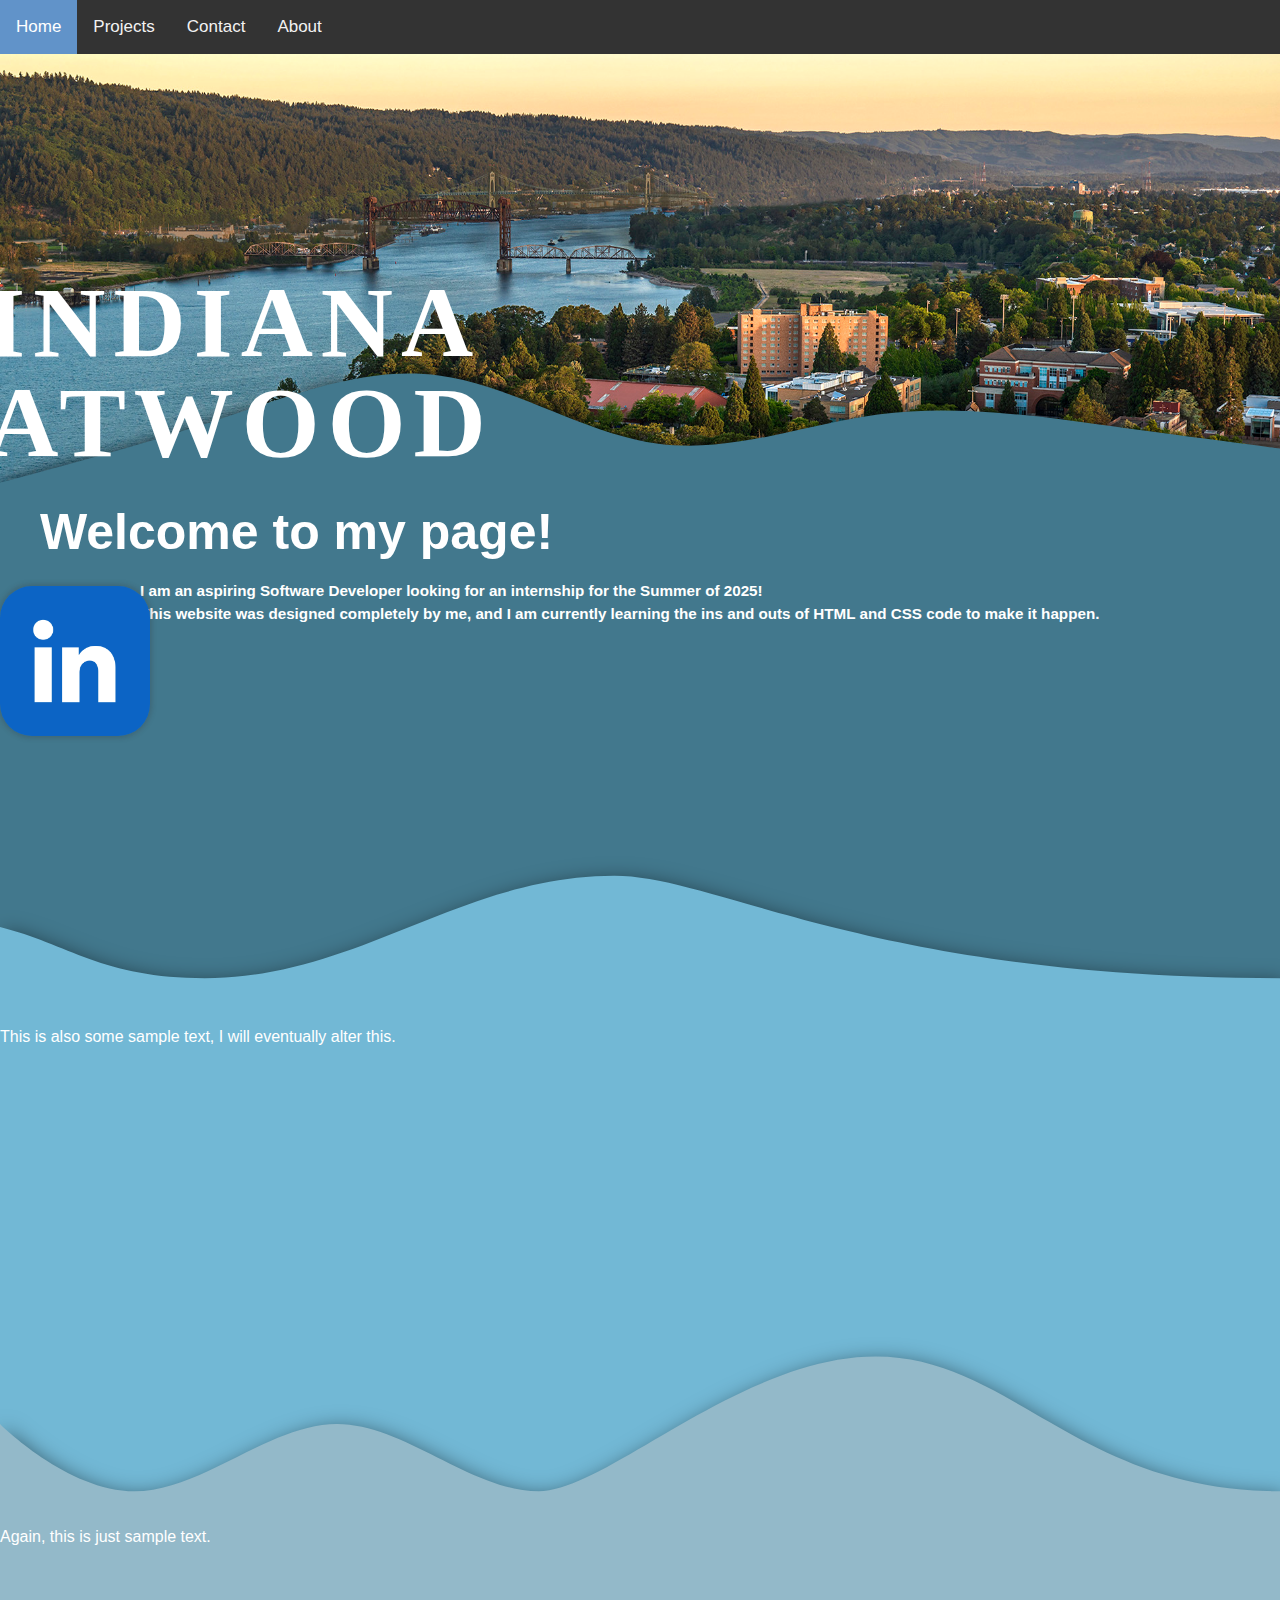
==== index.html @ 9549f91c "Added another blob, and a flip box - 1/8/25" ====
<!DOCTYPE html>
<html>
    <head>
        <meta charset="utf-8">
        <meta http-equiv="X-UA-Compatible" content="IE=edge">
        <title>Indiana Atwood</title>
        <link rel="stylesheet" href="main.css">
    </head>
    <body>
        <nav class="topnav">
            <a class="active" href="index.html">Home</a>
            <a href="projects.html">Projects</a>
            <a href="contact.html">Contact</a>
            <a href="about.html">About</a>
        </nav>

        <div class="header">
            <img src="images/portland.jpg">

            <!-- SVGs generated from https://yqnn.github.io/svg-path-editor/ -->
            <svg viewBox="0 -180 1400 450" class="wave1">
                <path fill="#42788d" fill-opacity="1"
                      d="M0,256L40,245.3C80,235,160,213,240,186.7C320,160,400,128,480,138.7C560,149,640,203,720,213.3C800,224,880,192,960,181.3C1040,171,1120,181,1200,192C1280,203,1360,213,1400,218.7L1440,224L1440,320L0,320Z">
                </path>
            </svg>

            <div class="text-overlay" id="name">
                <h1>INDIANA</h1>
                <h1>ATWOOD</h1>
            </div>
        </div>

        <div class="biography-block">
            <div class="bio-title">
                <h2>Welcome to my page!</h2>
            </div>

            <div class="bio-text">
                <h3>I am an aspiring Software Developer looking for an internship for the Summer of 2025!</h3>
                <h3>This website was designed completely by me, and I am currently learning the ins and outs of HTML and CSS code to make it happen.</h3>
            </div>

            <div class="container">
                <div class="flip-box">
                    <div class="front"></div>
                    <div class="back"></div>
                </div>
            </div>

            <svg viewBox="0 0 25 5" class="wave2">
                <path fill="#72b8d5" fill-opacity="1"
                      d="M0,0
                         C1.3333,0.3333 2,1 4,1 C7,1 9,-1 12,-1 C14,-1 17,1 25,1
                         L25,4 L0,4Z">
                </path>
            </svg>

            <svg viewBox="-755 71 992 75" class="blob1" id="blob1">
                <path fill="#72b8d5" fill-opacity="1" d="M53,-52C58.8,-35,46.7,-13.6,39.7,5.9C32.8,25.4,30.9,42.8,19,54.2C7.2,65.5,-14.7,70.7,-29.7,63C-44.7,55.3,-52.8,34.6,-54.2,15.9C-55.7,-2.8,-50.5,-19.5,-40.4,-37.5C-30.3,-55.5,-15.1,-74.7,4.2,-78.1C23.6,-81.5,47.2,-69,53,-52Z"/>
            </svg>

            <svg viewBox="-1150 -100 1100 650" class="blob2" id="blob2">
                <path fill="#72b8d5" d="M52.3,-15.5C58.1,0.9,46.5,24.5,29.5,35.7C12.4,47,-10,45.9,-24,35.2C-38,24.5,-43.5,4.3,-38.1,-11.5C-32.6,-27.4,-16.3,-38.9,3.5,-40C23.2,-41.1,46.5,-31.9,52.3,-15.5Z"/>
            </svg>
        </div>

        <div class="something-block">
            <div class="something-text">
                <p>This is also some sample text, I will eventually alter this.</p>
            </div>

            <svg viewBox="0 1 19 3" class="wave3">
                <path fill="#93b9c9" fill-opacity="1"
                      d="M0,1
                         C0,1 1,2 2,2 C3,2 4,1 5,1 C6,1 7,2 8,2 C9,2 11,0 13,0 C15,0 16,2 19,2
                         L19,4 L0,4">
                </path>
            </svg>
        </div>

        <div class="something-block2">
            <div class="something-text2">
                <p>Again, this is just sample text.</p>
            </div>
        </div>

        <!-- This code is borrowed from https://codepen.io/escapetomars/pen/EeLmpp (scroll feature) -->
        <script>
            function parallax() {
                var name = document.getElementById("name");
                var blob1 = document.getElementById("blob1");
                var blob2 = document.getElementById("blob2");

                // different scroll speeds for different components
                var yPosName = 0 - window.pageYOffset/5;
                var yPosBlob1 = 0 - window.pageYOffset/8;
                var yPosBlob2 = 0 - window.pageYOffset/5;

                // where the component starts scrolling from
                name.style.top = 50 + yPosName + "%";
                blob1.style.top = 100 + yPosBlob1 + "%";
                blob2.style.top = 120 + yPosBlob2 + "%";
                console.log(blob2.style.top);
            }

            window.addEventListener("scroll", function(){
                parallax();
            });
        </script>
    </body>
</html>
---- main.css ----
* {
    padding: 0;
    margin: 0;
    box-sizing: border-box;
}

h1 {
    font-family: Impact, Haettenschweiler, "Franklin Gothic Bold", Charcoal, "Helvetica Inserat", "Bitstream Vera Sans Bold", "Arial Black", "sans serif"; font-size: 100px; font-style: normal; font-variant: normal; font-weight: 700;
}

h2 {
    font-family: Calibri, Candara, Segoe, "Segoe UI", Optima, Arial, sans-serif; font-size:50px; font-style: normal; font-variant: normal; line-height: 15.4px;}
}

h3 {
    font-family: Calibri, Candara, Segoe, "Segoe UI", Optima, Arial, sans-serif; font-style: normal; font-variant: normal; font-weight: 500; line-height: 15.4px;
}

html {
    background: #e6e9e9;
    background-image: linear-gradient(270deg, rgb(230, 233, 233) 0%, rgb(216, 221, 221) 100%);
    -webkit-font-smoothing: antialiased;
}

/* Add a black background color to the top navigation */
.topnav {
    background-color: #333;
    overflow: hidden;
}

/* Style the links inside the navigation bar */
.topnav a {
    float: left;
    color: #f2f2f2;
    text-align: center;
    padding: 14px 16px;
    text-decoration: none;
    font-size: 17px;
}

/* Change the color of links on hover */
.topnav a:hover {
    background-color: #ddd;
    color: black;
}

/* Add a color to the active/current link */
.topnav a.active {
    background-color: #6193c9;
    color: white;
}

.header {
    position: relative;
    overflow: hidden; /* Prevents visual overflow */
}

.header img {
    display: block;
    width: 100%;
    animation: colorize 2s cubic-bezier(0, 0, .78, .36) 1;
}

.text-overlay {
    position: absolute;
    top: 50%;
    left: 240px;
    transform: translate(-50%, -8%);
    color: white;
    text-align: left;
    line-height: 1;
    letter-spacing: 8px;
}

.container {
    position: relative;
    width: 150px;
    height: 150px;
    perspective: 500px;
}


.container:hover > .flip-box {
    cursor: pointer;
    transform: rotateY(180deg);
}

.flip-box {
    height: 100%;
    width: 100%;
    position: relative;
    transition: transform 1500ms;
    transform-style: preserve-3d;
}

.front, .back {
    width: 100%;
    height: 100%;
    border-radius: 2rem;
    box-shadow: 0 0 5px 2px rgba(50, 50, 50, 0.25);
    position: absolute;
    backface-visibility: hidden;
}

.front {
    background-image: url('images/linkedIn.jpg');
    background-size: 100% 100%;
}

.back {
    background-image: url(https://media.licdn.com/dms/image/v2/D4E35AQH0YXhB-XCH6Q/profile-framedphoto-shrink_400_400/profile-framedphoto-shrink_400_400/0/1736377240141?e=1736985600&v=beta&t=YURwwE-4K5CCpKhvufTel91OFQjGTbJyZOfBSKuxG_w);
    background-size: 100% 100%;
    transform: rotateY(180deg);
}

.wave1 {
    display: block;
    position: absolute;
    top: 0;
    left: 0;
    width: 100%;
    height: 100%;
    filter: drop-shadow(4px 4px 10px rgba(0, 0, 0, 1.0));
}

.wave2 {
    display: block;
    position: absolute;
    top: 280px;
    left: 0;
    width: 100%;
    height: 100%;
    filter: drop-shadow(4px 4px 10px rgba(0, 0, 0, 0.5));
}

.wave3 {
    display: block;
    position: absolute;
    top: 250px;
    left: 0;
    width: 100%;
    height: 100%;
    filter: drop-shadow(4px 4px 10px rgba(0, 0, 0, 0.5));
}

.blob1 {
    position: absolute;
    bottom: -100%;
    left: 0;
    width: 100%;
    height: 100%;
}

.blob2 {
    position: absolute;
    bottom: -120%;
    left: 0;
    width: 100%;
    height: 100%;
}

.biography-block {
    position: relative;
    background-color: #42788d;
    width: 100%;
    height: 500px;
}

.bio-title {
    position: relative;
    left: 40px;
    color: white;
}

.bio-text {
    position: relative;
    left: 140px;
    top: 8%;
    font-size: 13px;
    font-weight: 400;
}

.something-block {
    position: relative;
    background-color: #72b8d5;
    width: 100%;
    height: 500px;
}

.something-block2 {
    position: relative;
    background-color: #93b9c9;
    width: 100%;
    height: 500px;
}

.bio-text, .something-text, .something-text2 {
    color: white;
}

body {
    background: #fff;
    box-shadow: 0 0 2px rgba(0, 0, 0, 0.06);
    color: #545454;
    font-family: "Helvetica Neue", Helvetica, Arial, sans-serif;
    font-size: 16px;
    line-height: 1.5;
    margin: 0 auto;
    max-width: 100%;
    height: 3000px;
}

@keyframes colorize {
    0% {
        -webkit-filter: grayscale(100%);
        filter: grayscale(100%);
    }
    100% {
        -webkit-filter: grayscale(0%);
        filter: grayscale(0%);
    }
}
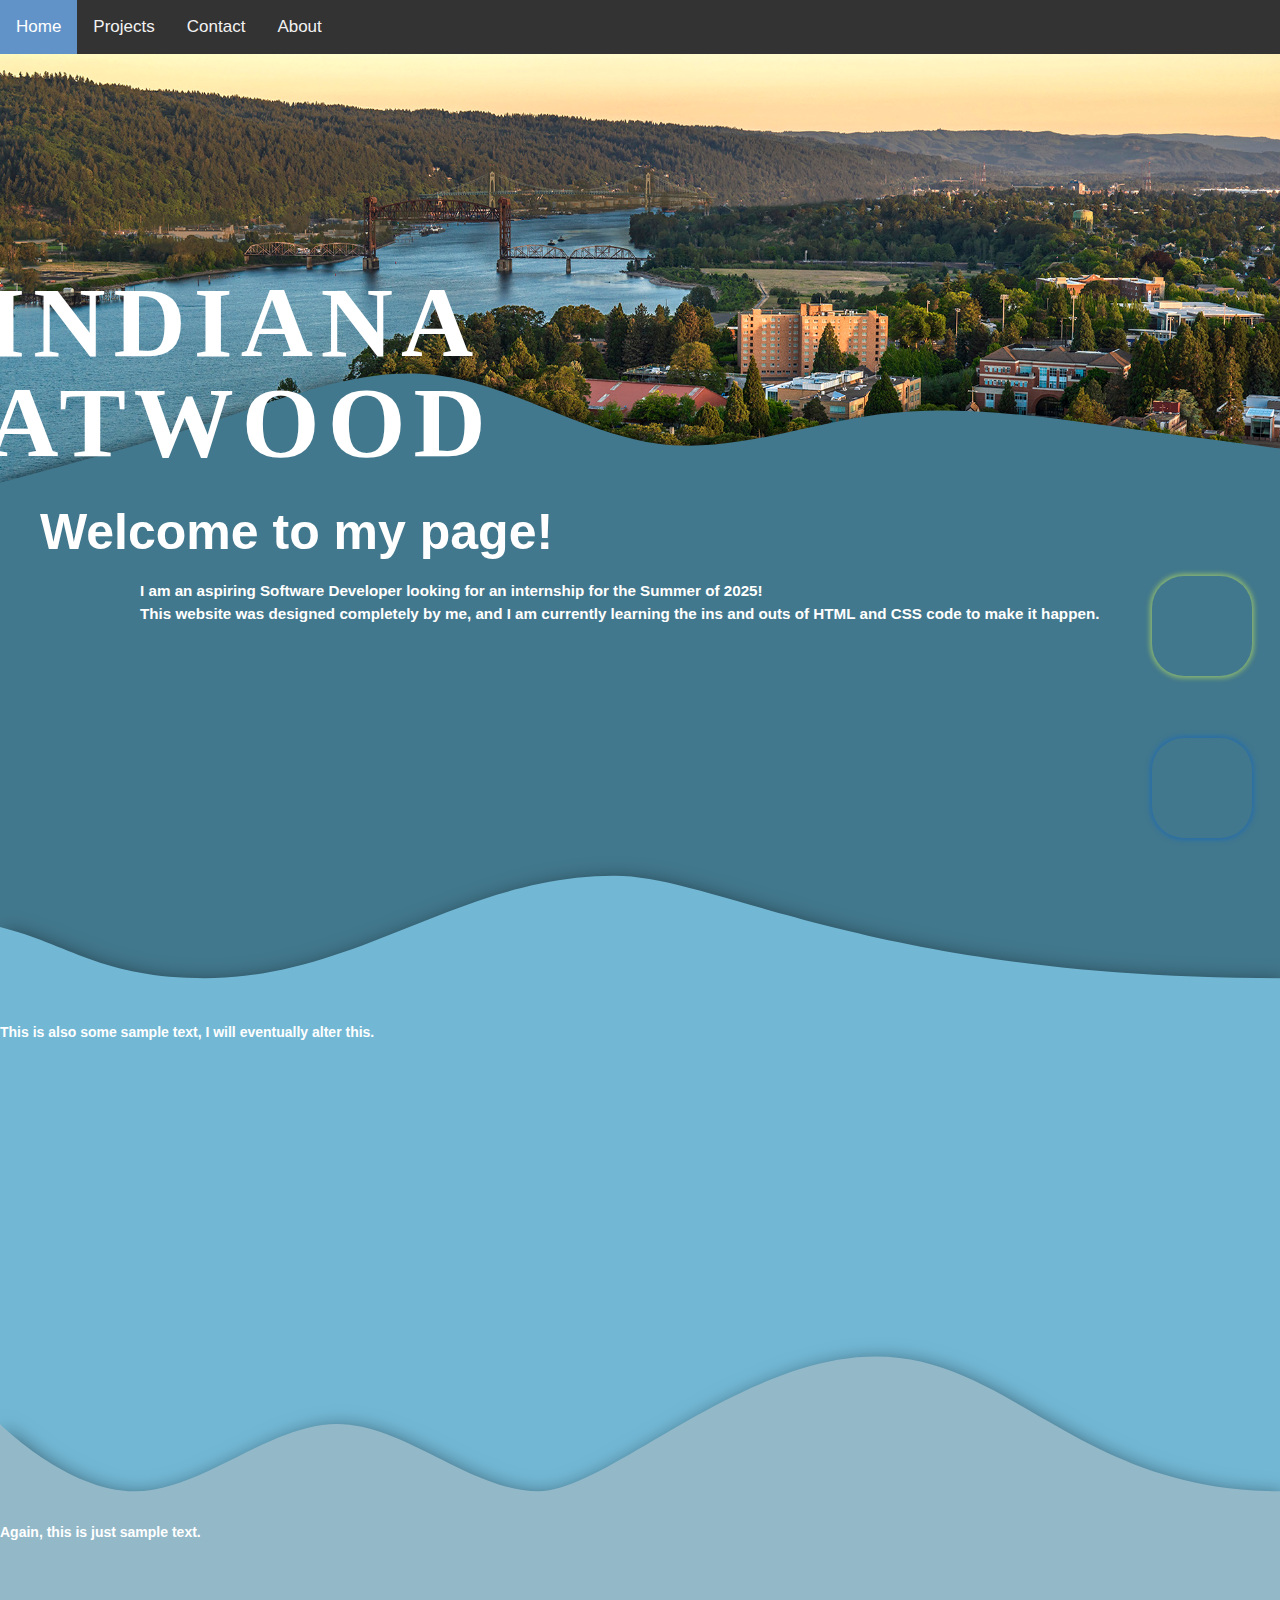
==== commit 877ee7ac: "Fixed some functionality, added links for Handshake and LinkedIn - 1/8/25" ====
--- a/index.html
+++ b/index.html
@@ -38,13 +38,6 @@
             <div class="bio-text">
                 <h3>I am an aspiring Software Developer looking for an internship for the Summer of 2025!</h3>
                 <h3>This website was designed completely by me, and I am currently learning the ins and outs of HTML and CSS code to make it happen.</h3>
-            </div>
-
-            <div class="container">
-                <div class="flip-box">
-                    <div class="front"></div>
-                    <div class="back"></div>
-                </div>
             </div>
 
             <svg viewBox="0 0 25 5" class="wave2">
@@ -107,5 +100,23 @@
                 parallax();
             });
         </script>
+
+
+
+        <div class="LinkedIn">
+            <div class="flip-box1">
+                <div class="front1"></div>
+                <div class="back1" onclick="window.open('https://www.linkedin.com/in/indiana-atwood-a225102b5/', '_blank')"></div>
+            </div>
+        </div>
+
+        <div class="Handshake">
+            <div class="flip-box2">
+                <div class="front2"></div>
+                <div class="back2" onclick="window.open('https://app.joinhandshake.com/profiles/41519718', '_blank')">
+                    <p>For UP students and registered employers.</p>
+                </div>
+            </div>
+        </div>
     </body>
 </html>
--- a/main.css
+++ b/main.css
@@ -14,6 +14,10 @@
 
 h3 {
     font-family: Calibri, Candara, Segoe, "Segoe UI", Optima, Arial, sans-serif; font-style: normal; font-variant: normal; font-weight: 500; line-height: 15.4px;
+}
+
+p {
+    font-family: Calibri, Candara, Segoe, "Segoe UI", Optima, Arial, sans-serif; font-style: normal; font-size: 14px; font-variant: normal; font-weight: 600; line-height: 15.4px; align-content: center;
 }
 
 html {
@@ -72,20 +76,22 @@
     letter-spacing: 8px;
 }
 
-.container {
-    position: relative;
-    width: 150px;
-    height: 150px;
+/* Code for flip feature on LinkedIn object from https://www.youtube.com/watch?v=NCLdf661ILE */
+.LinkedIn {
+    position: fixed;
+    width: 100px;
+    height: 100px;
     perspective: 500px;
-}
-
-
-.container:hover > .flip-box {
+    left: 90%;
+    top: 82%;
+}
+
+.LinkedIn:hover > .flip-box1 {
     cursor: pointer;
     transform: rotateY(180deg);
 }
 
-.flip-box {
+.flip-box1 {
     height: 100%;
     width: 100%;
     position: relative;
@@ -93,24 +99,26 @@
     transform-style: preserve-3d;
 }
 
-.front, .back {
+.front1, .back1 {
     width: 100%;
     height: 100%;
     border-radius: 2rem;
-    box-shadow: 0 0 5px 2px rgba(50, 50, 50, 0.25);
+    box-shadow: 0 0 5px 2px rgba(12, 100, 197, 0.5);
     position: absolute;
     backface-visibility: hidden;
 }
 
-.front {
-    background-image: url('images/linkedIn.jpg');
+.front1 {
+    background-image: url(https://scontent-sea1-1.xx.fbcdn.net/v/t39.30808-6/277519684_10158675188522823_7436488509713286219_n.jpg?_nc_cat=111&ccb=1-7&_nc_sid=6ee11a&_nc_ohc=Vv9vDs_-GbkQ7kNvgHYT2hI&_nc_zt=23&_nc_ht=scontent-sea1-1.xx&_nc_gid=AKR3VgB2E7UCt4mb3TiuI6N&oh=00_AYCQk5gKgZZ2zfkamH02btw0cPY0bR1TOlv2H_Kw6iOELQ&oe=6784D36B);
     background-size: 100% 100%;
-}
-
-.back {
+    pointer-events: none;
+}
+
+.back1 {
     background-image: url(https://media.licdn.com/dms/image/v2/D4E35AQH0YXhB-XCH6Q/profile-framedphoto-shrink_400_400/profile-framedphoto-shrink_400_400/0/1736377240141?e=1736985600&v=beta&t=YURwwE-4K5CCpKhvufTel91OFQjGTbJyZOfBSKuxG_w);
     background-size: 100% 100%;
     transform: rotateY(180deg);
+    pointer-events: auto;
 }
 
 .wave1 {
@@ -210,6 +218,52 @@
     height: 3000px;
 }
 
+/* Code for flip feature on LinkedIn object from https://www.youtube.com/watch?v=NCLdf661ILE */
+.Handshake {
+    position: fixed;
+    width: 100px;
+    height: 100px;
+    perspective: 500px;
+    left: 90%;
+    top: 64%;
+}
+
+.Handshake:hover > .flip-box2 {
+    cursor: pointer;
+    transform: rotateY(180deg);
+}
+
+.flip-box2 {
+    height: 100%;
+    width: 100%;
+    position: relative;
+    transition: transform 1500ms;
+    transform-style: preserve-3d;
+}
+
+.front2, .back2 {
+    width: 100%;
+    height: 100%;
+    border-radius: 2rem;
+    box-shadow: 0 0 5px 2px rgba(216, 252, 84, 0.5);
+    position: absolute;
+    backface-visibility: hidden;
+}
+
+.front2 {
+    background-image: url(https://www.gartner.com/pi/vendorimages/handshake_1701339439446.jpg);
+    background-size: 100% 100%;
+    pointer-events: none;
+}
+
+.back2 {
+    background-color: #d8fc54;
+    transform: rotateY(180deg);
+    pointer-events: auto;
+    padding: 10px;
+    text-align: center;
+}
+
 @keyframes colorize {
     0% {
         -webkit-filter: grayscale(100%);
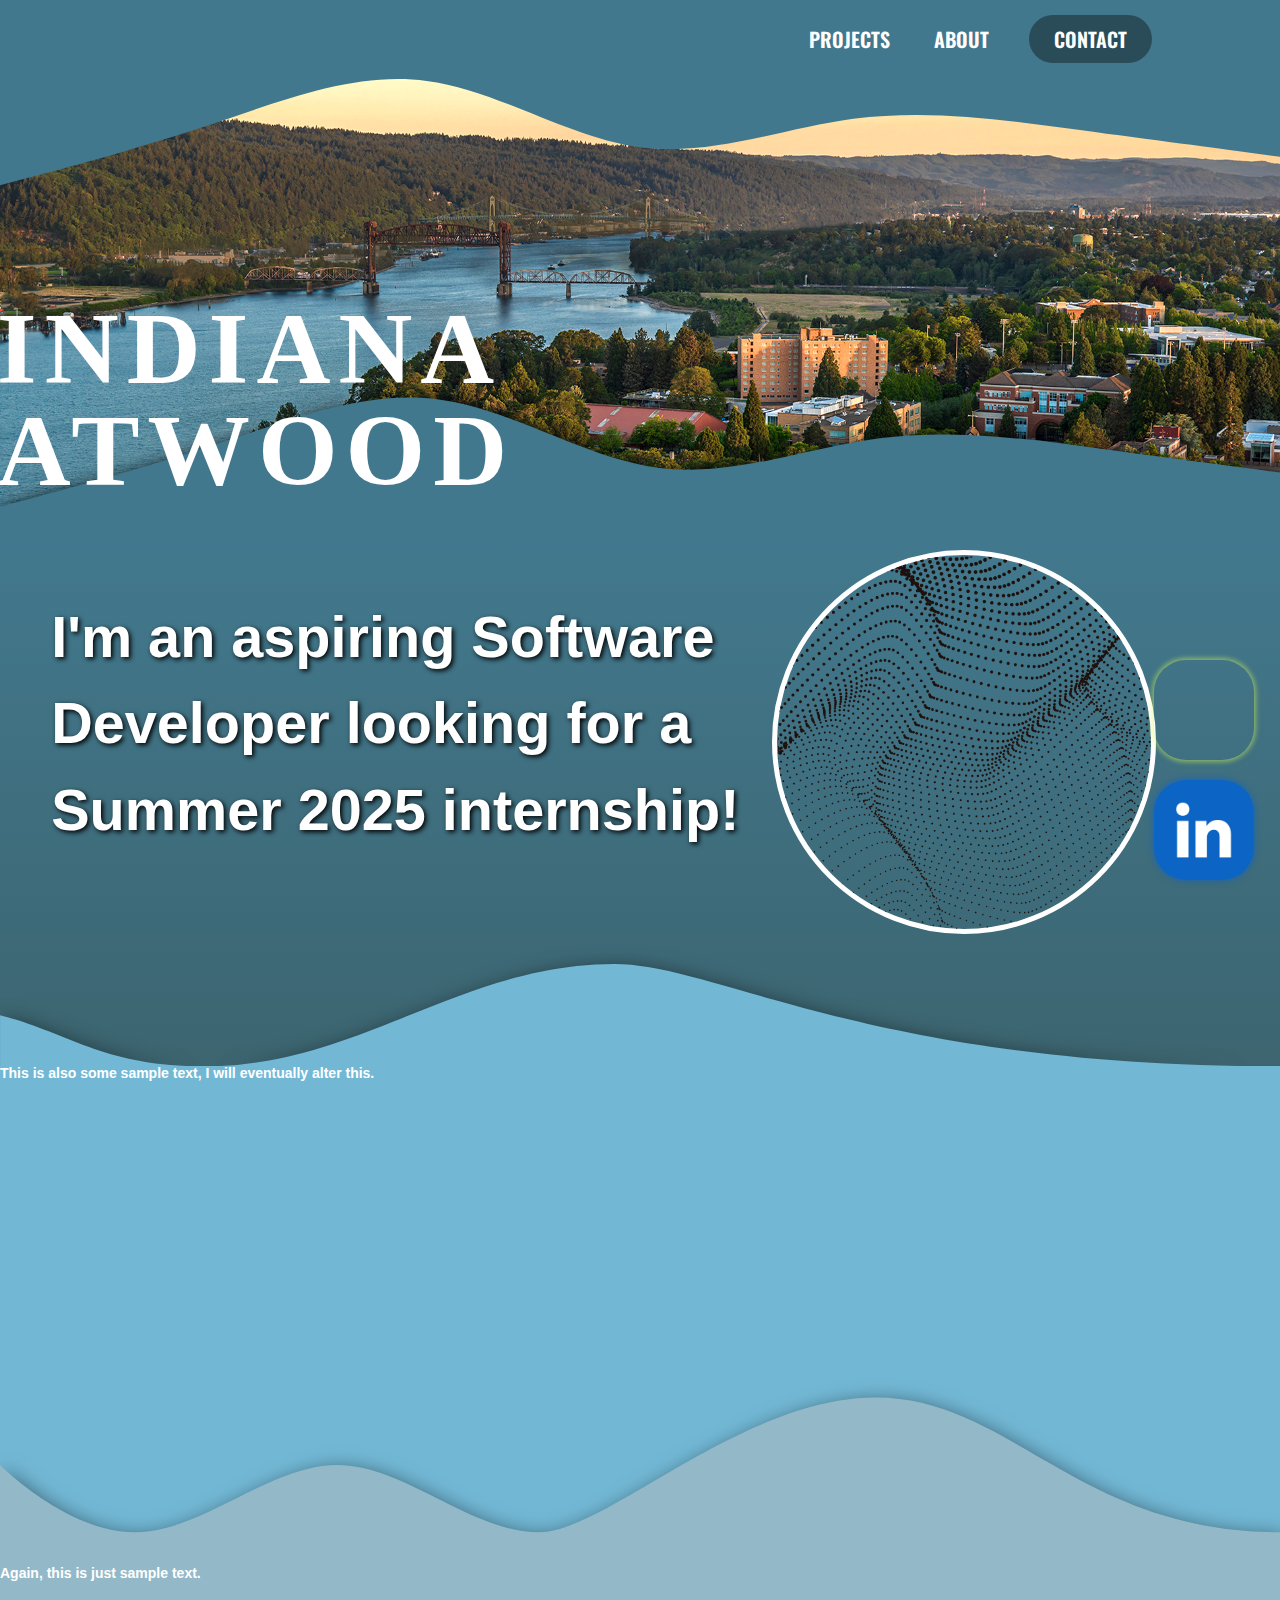
==== commit 84e02915: "Added some style differences, more design - 1/10/25" ====
--- a/index.html
+++ b/index.html
@@ -3,18 +3,32 @@
     <head>
         <meta charset="utf-8">
         <meta http-equiv="X-UA-Compatible" content="IE=edge">
+        <meta http-equiv='cache-control' content='no-cache'>
+        <meta http-equiv='expires' content='0'>
+        <meta http-equiv='pragma' content='no-cache'>
         <title>Indiana Atwood</title>
         <link rel="stylesheet" href="main.css">
     </head>
     <body>
-        <nav class="topnav">
-            <a class="active" href="index.html">Home</a>
-            <a href="projects.html">Projects</a>
-            <a href="contact.html">Contact</a>
-            <a href="about.html">About</a>
-        </nav>
+        <!-- Nav Bar from https://www.youtube.com/watch?v=PwWHL3RyQgk -->
+        <header>
+            <img class="logo">
+
+            <nav>
+                <ul class="nav_links">
+                    <li><a href="#">PROJECTS</a></li>
+                    <li><a href="#">ABOUT</a></li>
+                </ul>
+            </nav>
+            <a class="cta" href="#"><button>CONTACT</button></a>
+        </header>
 
         <div class="header">
+            <svg viewBox="0 120 1440 136" class="wave0">
+                <path fill="#42788d" fill-opacity="1" d="M 0 256 L 40 245.3 C 80 235 160 213 240 186.7 C 320 160 400 128 480 138.7 C 560 149 640 203 720 213.3 C 800 224 880 192 960 181.3 C 1040 171 1120 181 1200 192 C 1280 203 1360 213 1400 218.7 L 1440 224 L 1440 135 L 0 135 Z">
+                </path>
+            </svg>
+
             <img src="images/portland.jpg">
 
             <!-- SVGs generated from https://yqnn.github.io/svg-path-editor/ -->
@@ -31,29 +45,28 @@
         </div>
 
         <div class="biography-block">
-            <div class="bio-title">
-                <h2>Welcome to my page!</h2>
+            <div class="bio-container">
+                <div class="bio-text">
+                    <h2>I'm an aspiring Software Developer looking for a Summer 2025 internship!</h2>
+                </div>
+
+                <img src="images/texture.png" style="border-radius: 100%;" border="5px;">
             </div>
 
-            <div class="bio-text">
-                <h3>I am an aspiring Software Developer looking for an internship for the Summer of 2025!</h3>
-                <h3>This website was designed completely by me, and I am currently learning the ins and outs of HTML and CSS code to make it happen.</h3>
-            </div>
+            <svg viewBox="-755 40 992 150" class="blob1" id="blob1">
+                <path fill="#72b8d5" fill-opacity="1" d="M53,-52C58.8,-35,46.7,-13.6,39.7,5.9C32.8,25.4,30.9,42.8,19,54.2C7.2,65.5,-14.7,70.7,-29.7,63C-44.7,55.3,-52.8,34.6,-54.2,15.9C-55.7,-2.8,-50.5,-19.5,-40.4,-37.5C-30.3,-55.5,-15.1,-74.7,4.2,-78.1C23.6,-81.5,47.2,-69,53,-52Z"/>
+            </svg>
 
-            <svg viewBox="0 0 25 5" class="wave2">
+            <svg viewBox="-1020 -100 1100 550" class="blob2" id="blob2">
+                <path fill="#72b8d5" d="M52.3,-15.5C58.1,0.9,46.5,24.5,29.5,35.7C12.4,47,-10,45.9,-24,35.2C-38,24.5,-43.5,4.3,-38.1,-11.5C-32.6,-27.4,-16.3,-38.9,3.5,-40C23.2,-41.1,46.5,-31.9,52.3,-15.5Z"/>
+            </svg>
+
+            <svg viewBox="0 -1 25 2" class="wave2">
                 <path fill="#72b8d5" fill-opacity="1"
                       d="M0,0
                          C1.3333,0.3333 2,1 4,1 C7,1 9,-1 12,-1 C14,-1 17,1 25,1
-                         L25,4 L0,4Z">
+                         L25,2 L0,2Z">
                 </path>
-            </svg>
-
-            <svg viewBox="-755 71 992 75" class="blob1" id="blob1">
-                <path fill="#72b8d5" fill-opacity="1" d="M53,-52C58.8,-35,46.7,-13.6,39.7,5.9C32.8,25.4,30.9,42.8,19,54.2C7.2,65.5,-14.7,70.7,-29.7,63C-44.7,55.3,-52.8,34.6,-54.2,15.9C-55.7,-2.8,-50.5,-19.5,-40.4,-37.5C-30.3,-55.5,-15.1,-74.7,4.2,-78.1C23.6,-81.5,47.2,-69,53,-52Z"/>
-            </svg>
-
-            <svg viewBox="-1150 -100 1100 650" class="blob2" id="blob2">
-                <path fill="#72b8d5" d="M52.3,-15.5C58.1,0.9,46.5,24.5,29.5,35.7C12.4,47,-10,45.9,-24,35.2C-38,24.5,-43.5,4.3,-38.1,-11.5C-32.6,-27.4,-16.3,-38.9,3.5,-40C23.2,-41.1,46.5,-31.9,52.3,-15.5Z"/>
             </svg>
         </div>
 
--- a/main.css
+++ b/main.css
@@ -1,15 +1,69 @@
+@import url('https://fonts.googleapis.com/css2?family=Oswald:wght@200..700&display=swap');
+
 * {
     padding: 0;
     margin: 0;
     box-sizing: border-box;
 }
 
+li, a, button {
+    font-family: "Oswald", serif;
+    font-weight: 600;
+    font-size: 20px;
+    color: #fff;
+    text-decoration: none;
+}
+
+header {
+    display: flex;
+    justify-content: flex-end;
+    align-items: center;
+    padding: 15px 10%;
+    background-color: #42788d;
+}
+
+.logo {
+    cursor: pointer;
+    margin-right: auto;
+}
+
+.nav_links {
+    list-style: none;
+}
+
+.nav_links li {
+    display: inline-block;
+    padding: 0px 20px;
+}
+
+.nav_links li a {
+    transition: all 0.3s ease 0s;
+}
+
+.nav_links li a:hover {
+    color: #000;
+}
+
+button {
+    margin-left: 20px;
+    padding: 9px 25px;
+    background-color: rgba(42, 76, 89,1);
+    border: none;
+    border-radius: 50px;
+    cursor: pointer;
+    transition: all 0.3s ease 0s;
+}
+
+button:hover {
+    background-color: rgba(182, 214, 227,0.8);
+}
+
 h1 {
-    font-family: Impact, Haettenschweiler, "Franklin Gothic Bold", Charcoal, "Helvetica Inserat", "Bitstream Vera Sans Bold", "Arial Black", "sans serif"; font-size: 100px; font-style: normal; font-variant: normal; font-weight: 700;
+    font-family: Impact, Haettenschweiler, "Franklin Gothic Bold", Charcoal, "Helvetica Inserat", "Bitstream Vera Sans Bold", "Arial Black", "sans serif"; font-size: 8vw; font-style: normal; font-variant: normal; font-weight: 700;
 }
 
 h2 {
-    font-family: Calibri, Candara, Segoe, "Segoe UI", Optima, Arial, sans-serif; font-size:50px; font-style: normal; font-variant: normal; line-height: 15.4px;}
+    font-family: Calibri, Candara, Segoe, "Segoe UI", Optima, Arial, sans-serif; font-size: 4.5vw; font-style: normal; font-variant: normal;}
 }
 
 h3 {
@@ -26,34 +80,6 @@
     -webkit-font-smoothing: antialiased;
 }
 
-/* Add a black background color to the top navigation */
-.topnav {
-    background-color: #333;
-    overflow: hidden;
-}
-
-/* Style the links inside the navigation bar */
-.topnav a {
-    float: left;
-    color: #f2f2f2;
-    text-align: center;
-    padding: 14px 16px;
-    text-decoration: none;
-    font-size: 17px;
-}
-
-/* Change the color of links on hover */
-.topnav a:hover {
-    background-color: #ddd;
-    color: black;
-}
-
-/* Add a color to the active/current link */
-.topnav a.active {
-    background-color: #6193c9;
-    color: white;
-}
-
 .header {
     position: relative;
     overflow: hidden; /* Prevents visual overflow */
@@ -68,7 +94,7 @@
 .text-overlay {
     position: absolute;
     top: 50%;
-    left: 240px;
+    left: 20vw;
     transform: translate(-50%, -8%);
     color: white;
     text-align: left;
@@ -76,49 +102,12 @@
     letter-spacing: 8px;
 }
 
-/* Code for flip feature on LinkedIn object from https://www.youtube.com/watch?v=NCLdf661ILE */
-.LinkedIn {
-    position: fixed;
-    width: 100px;
-    height: 100px;
-    perspective: 500px;
-    left: 90%;
-    top: 82%;
-}
-
-.LinkedIn:hover > .flip-box1 {
-    cursor: pointer;
-    transform: rotateY(180deg);
-}
-
-.flip-box1 {
-    height: 100%;
-    width: 100%;
-    position: relative;
-    transition: transform 1500ms;
-    transform-style: preserve-3d;
-}
-
-.front1, .back1 {
-    width: 100%;
-    height: 100%;
-    border-radius: 2rem;
-    box-shadow: 0 0 5px 2px rgba(12, 100, 197, 0.5);
-    position: absolute;
-    backface-visibility: hidden;
-}
-
-.front1 {
-    background-image: url(https://scontent-sea1-1.xx.fbcdn.net/v/t39.30808-6/277519684_10158675188522823_7436488509713286219_n.jpg?_nc_cat=111&ccb=1-7&_nc_sid=6ee11a&_nc_ohc=Vv9vDs_-GbkQ7kNvgHYT2hI&_nc_zt=23&_nc_ht=scontent-sea1-1.xx&_nc_gid=AKR3VgB2E7UCt4mb3TiuI6N&oh=00_AYCQk5gKgZZ2zfkamH02btw0cPY0bR1TOlv2H_Kw6iOELQ&oe=6784D36B);
-    background-size: 100% 100%;
-    pointer-events: none;
-}
-
-.back1 {
-    background-image: url(https://media.licdn.com/dms/image/v2/D4E35AQH0YXhB-XCH6Q/profile-framedphoto-shrink_400_400/profile-framedphoto-shrink_400_400/0/1736377240141?e=1736985600&v=beta&t=YURwwE-4K5CCpKhvufTel91OFQjGTbJyZOfBSKuxG_w);
-    background-size: 100% 100%;
-    transform: rotateY(180deg);
-    pointer-events: auto;
+.wave0 {
+    position: absolute;
+    width: 100%;
+    height: 100%;
+    top: -40.1%;
+    left: 0;
 }
 
 .wave1 {
@@ -132,9 +121,9 @@
 }
 
 .wave2 {
-    display: block;
-    position: absolute;
-    top: 280px;
+    display: inline-block;
+    position: relative;
+    top: 7px;
     left: 0;
     width: 100%;
     height: 100%;
@@ -154,7 +143,7 @@
 .blob1 {
     position: absolute;
     bottom: -100%;
-    left: 0;
+    right: -5vw;
     width: 100%;
     height: 100%;
 }
@@ -162,30 +151,39 @@
 .blob2 {
     position: absolute;
     bottom: -120%;
-    left: 0;
+    right: -6vw;
     width: 100%;
     height: 100%;
 }
 
 .biography-block {
     position: relative;
-    background-color: #42788d;
-    width: 100%;
-    height: 500px;
-}
-
-.bio-title {
-    position: relative;
-    left: 40px;
-    color: white;
+    display: inline-block;
+    background: linear-gradient(to bottom, #42788d, #3c6570);
+    width: 100%;
+}
+
+.bio-container {
+    display: inline-block;
+    width: 100%;
+    height: 100%;
 }
 
 .bio-text {
-    position: relative;
-    left: 140px;
-    top: 8%;
-    font-size: 13px;
-    font-weight: 400;
+    display: inline-block;
+    position: relative;
+    left: 4vw;
+    width: 60%;
+    transform: translateY(-40%);
+    text-shadow: 2px 2px 5px rgba(0, 0, 0, 1.5);
+}
+
+.bio-container img {
+    display: inline-block;
+    position: relative;
+    width: 30%;
+    height: 30%;
+    border-color: white;
 }
 
 .something-block {
@@ -213,9 +211,54 @@
     font-family: "Helvetica Neue", Helvetica, Arial, sans-serif;
     font-size: 16px;
     line-height: 1.5;
-    margin: 0 auto;
     max-width: 100%;
     height: 3000px;
+    overflow-x: hidden;
+}
+
+/* Code for flip feature on LinkedIn object from https://www.youtube.com/watch?v=NCLdf661ILE */
+.LinkedIn {
+    position: fixed;
+    width: 100px;
+    height: 100px;
+    perspective: 500px;
+    right: 2%;
+    bottom: 20px;
+}
+
+.LinkedIn:hover > .flip-box1 {
+    cursor: pointer;
+    transform: rotateY(180deg);
+}
+
+.flip-box1 {
+    height: 100%;
+    width: 100%;
+    position: relative;
+    transition: transform 1500ms;
+    transform-style: preserve-3d;
+}
+
+.front1, .back1 {
+    width: 100%;
+    height: 100%;
+    border-radius: 2rem;
+    box-shadow: 0 0 5px 2px rgba(12, 100, 197, 0.5);
+    position: absolute;
+    backface-visibility: hidden;
+}
+
+.front1 {
+    background-image: url('images/linkedIn.jpg');
+    background-size: 100% 100%;
+    pointer-events: none;
+}
+
+.back1 {
+    background-image: url('images/linkedInProfile.jpg');
+    background-size: 100% 100%;
+    transform: rotateY(180deg);
+    pointer-events: auto;
 }
 
 /* Code for flip feature on LinkedIn object from https://www.youtube.com/watch?v=NCLdf661ILE */
@@ -224,8 +267,8 @@
     width: 100px;
     height: 100px;
     perspective: 500px;
-    left: 90%;
-    top: 64%;
+    right: 2%;
+    bottom: 140px;
 }
 
 .Handshake:hover > .flip-box2 {
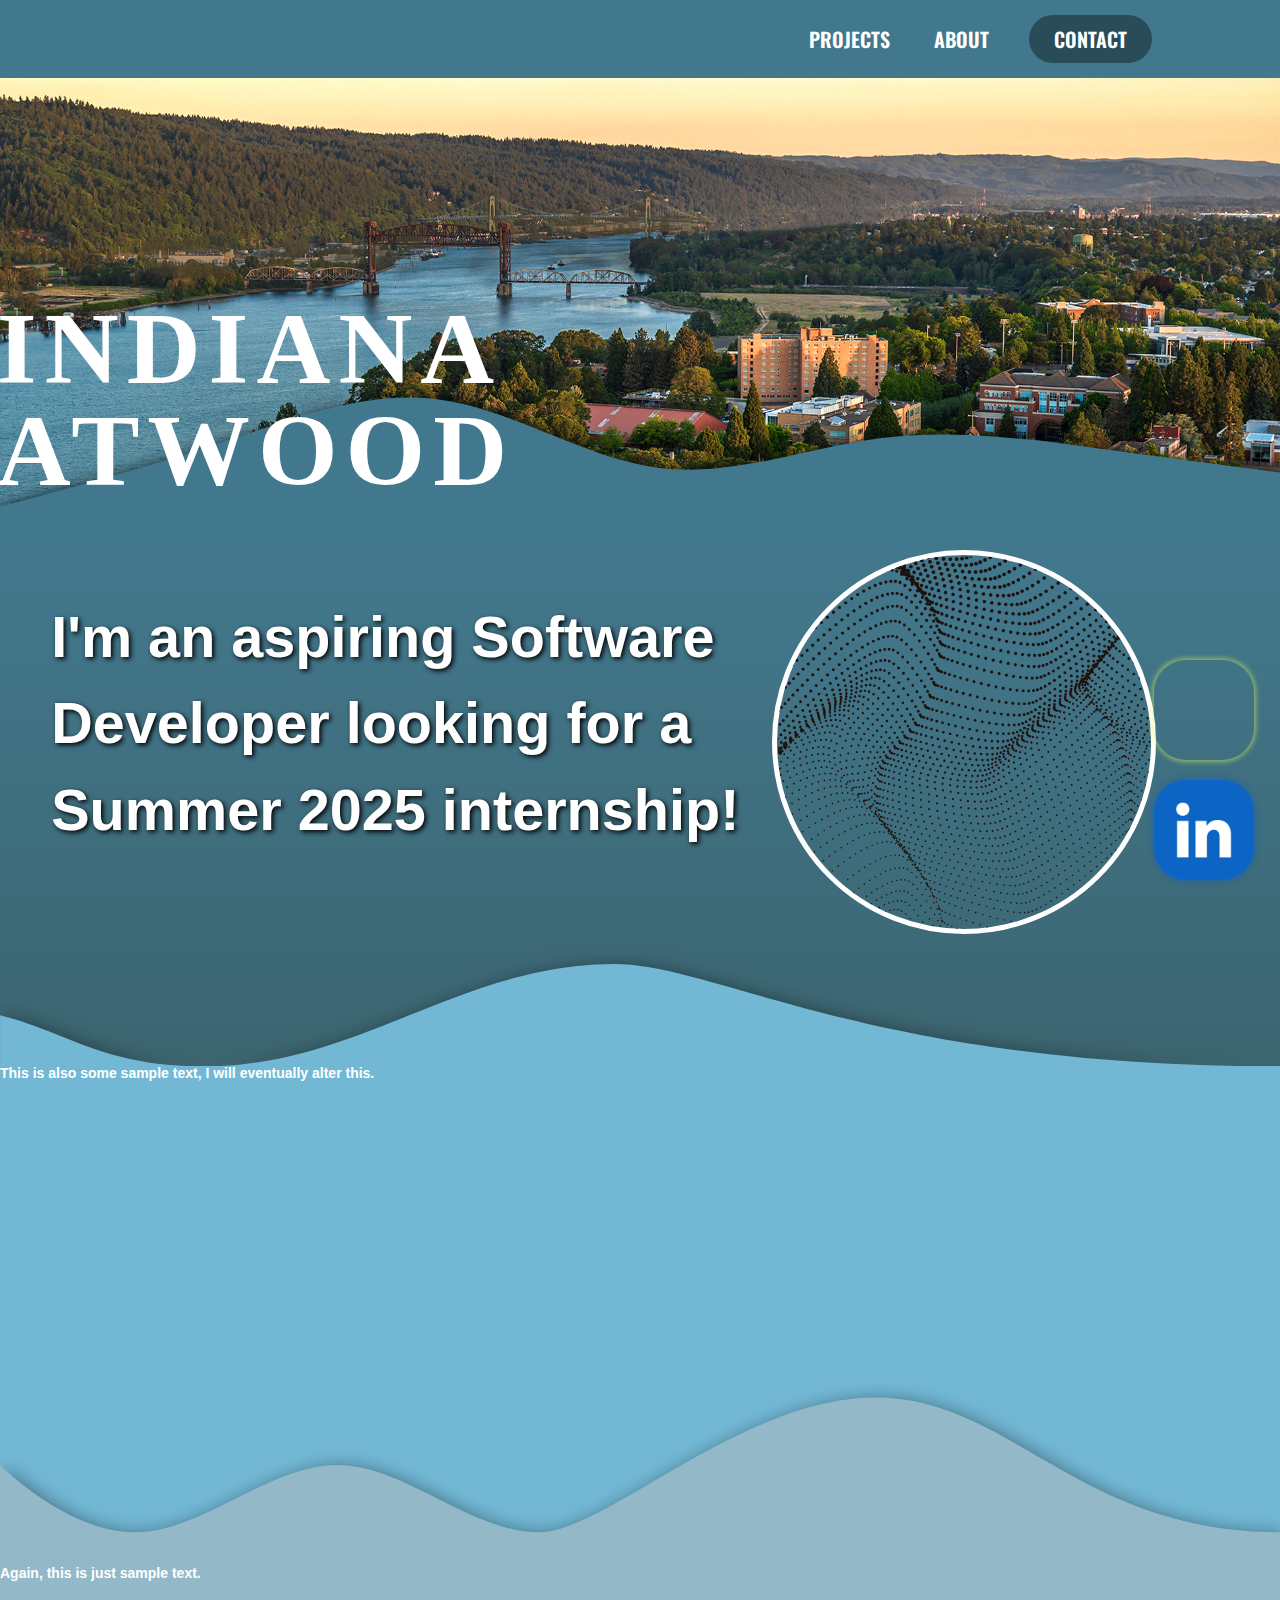
==== commit 8466877e: "Removed header wave - 1/15/2025" ====
--- a/index.html
+++ b/index.html
@@ -24,11 +24,6 @@
         </header>
 
         <div class="header">
-            <svg viewBox="0 120 1440 136" class="wave0">
-                <path fill="#42788d" fill-opacity="1" d="M 0 256 L 40 245.3 C 80 235 160 213 240 186.7 C 320 160 400 128 480 138.7 C 560 149 640 203 720 213.3 C 800 224 880 192 960 181.3 C 1040 171 1120 181 1200 192 C 1280 203 1360 213 1400 218.7 L 1440 224 L 1440 135 L 0 135 Z">
-                </path>
-            </svg>
-
             <img src="images/portland.jpg">
 
             <!-- SVGs generated from https://yqnn.github.io/svg-path-editor/ -->
--- a/main.css
+++ b/main.css
@@ -100,14 +100,6 @@
     text-align: left;
     line-height: 1;
     letter-spacing: 8px;
-}
-
-.wave0 {
-    position: absolute;
-    width: 100%;
-    height: 100%;
-    top: -40.1%;
-    left: 0;
 }
 
 .wave1 {
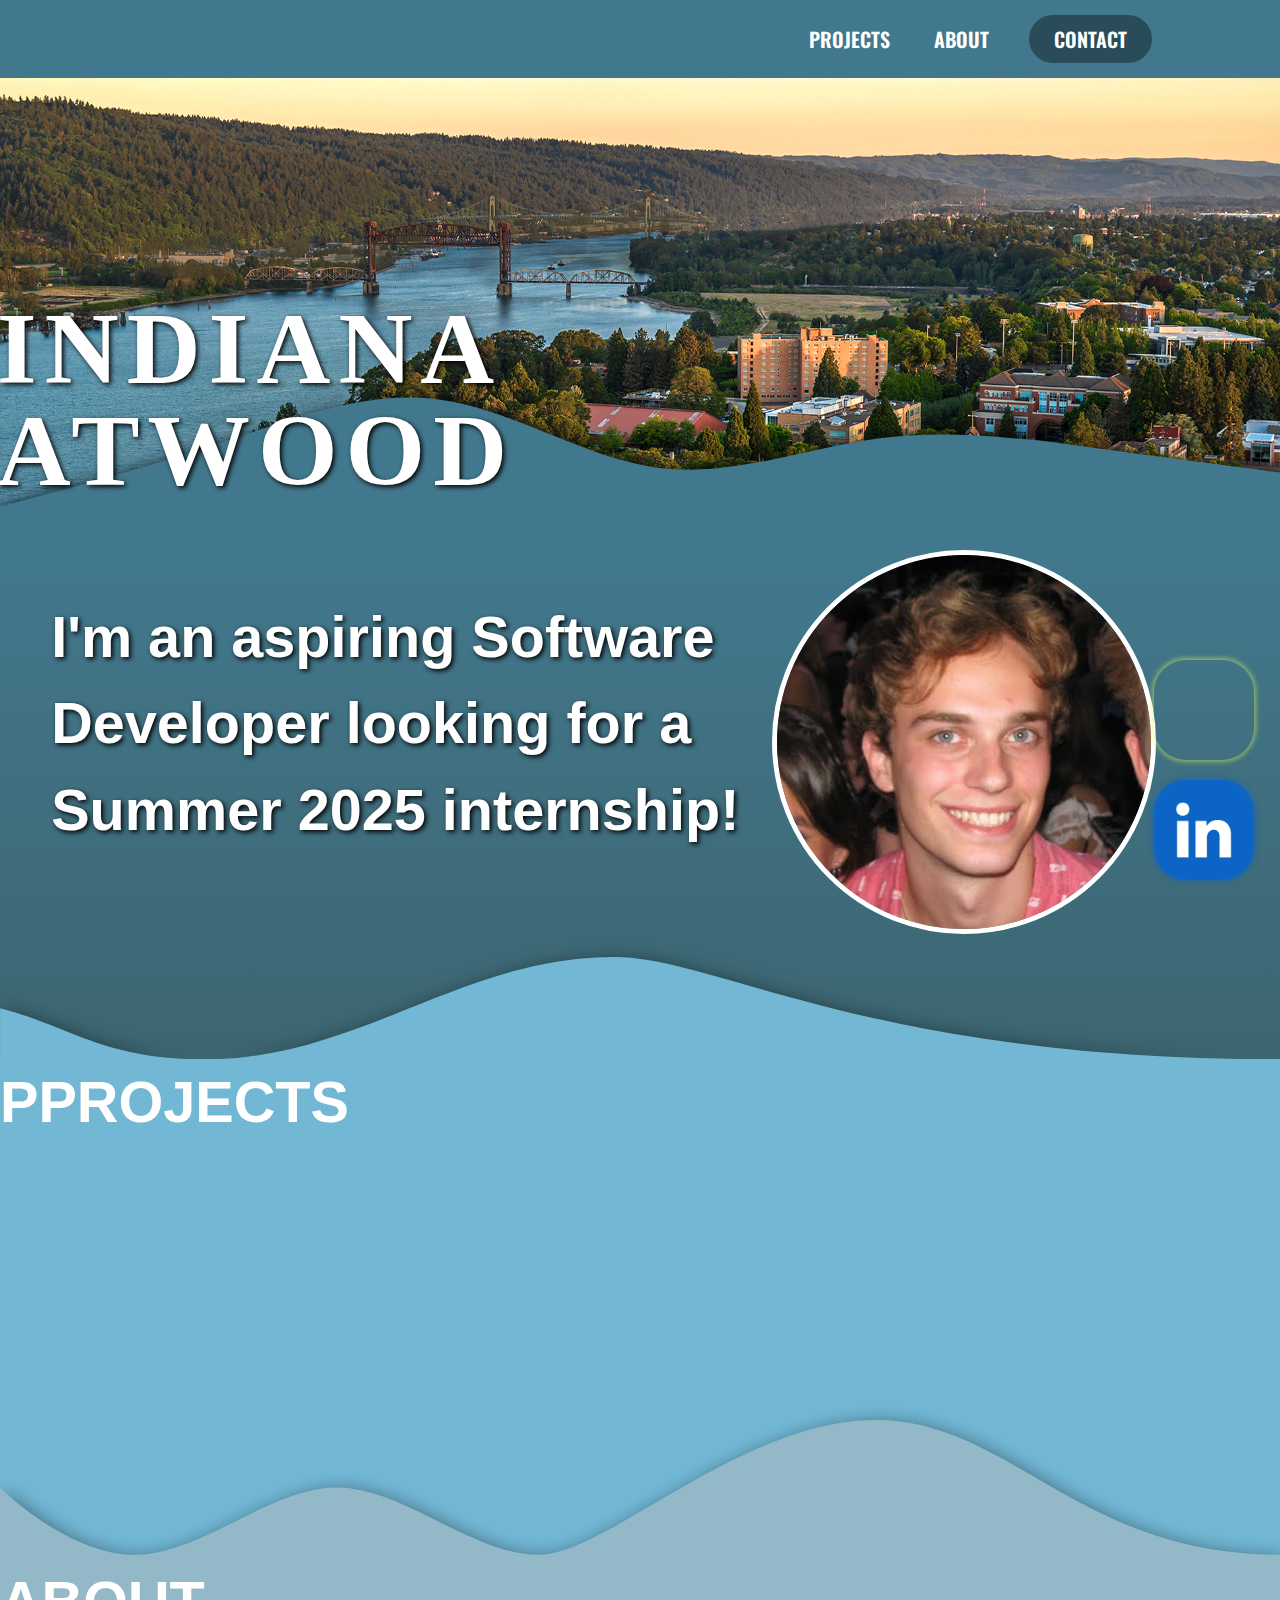
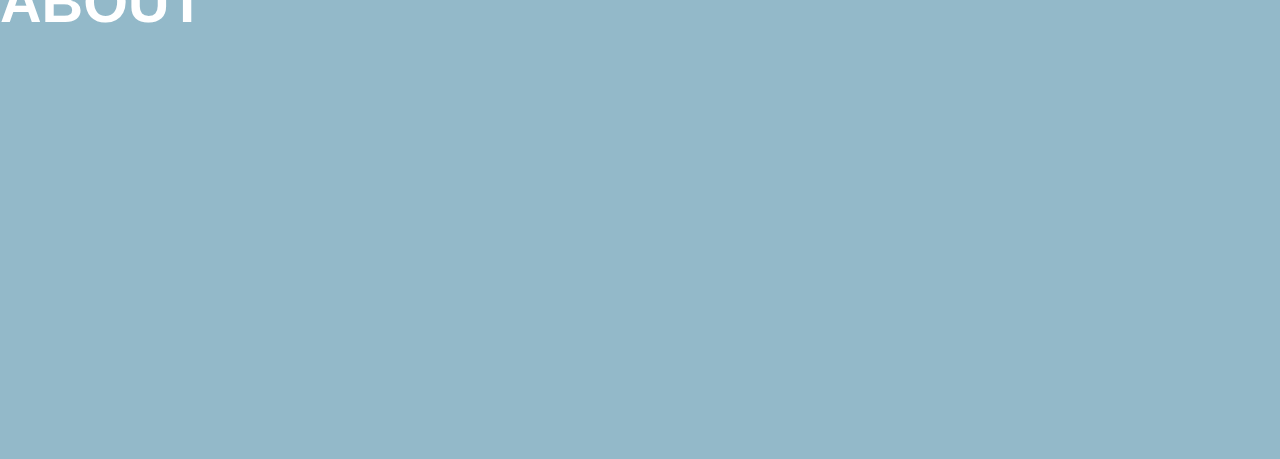
==== commit cbbb7abb: "Scroll feature, added image - 1/15/2025" ====
--- a/index.html
+++ b/index.html
@@ -16,11 +16,11 @@
 
             <nav>
                 <ul class="nav_links">
-                    <li><a href="#">PROJECTS</a></li>
-                    <li><a href="#">ABOUT</a></li>
+                    <li><a href="#projects">PROJECTS</a></li>
+                    <li><a href="#about">ABOUT</a></li>
                 </ul>
             </nav>
-            <a class="cta" href="#"><button>CONTACT</button></a>
+            <a class="cta" href="#contact"><button>CONTACT</button></a>
         </header>
 
         <div class="header">
@@ -45,7 +45,7 @@
                     <h2>I'm an aspiring Software Developer looking for a Summer 2025 internship!</h2>
                 </div>
 
-                <img src="images/texture.png" style="border-radius: 100%;" border="5px;">
+                <img src="images/IMG_7657.jpg" style="border-radius: 100%;" border="5px;" >
             </div>
 
             <svg viewBox="-755 40 992 150" class="blob1" id="blob1">
@@ -65,23 +65,23 @@
             </svg>
         </div>
 
-        <div class="something-block">
-            <div class="something-text">
-                <p>This is also some sample text, I will eventually alter this.</p>
+        <div class="projects-block" id="projects">
+            <div class="projects-text">
+                <h2>PPROJECTS</h2>
             </div>
 
-            <svg viewBox="0 1 19 3" class="wave3">
+            <svg viewBox="0 -2 19 1" class="wave3">
                 <path fill="#93b9c9" fill-opacity="1"
                       d="M0,1
                          C0,1 1,2 2,2 C3,2 4,1 5,1 C6,1 7,2 8,2 C9,2 11,0 13,0 C15,0 16,2 19,2
-                         L19,4 L0,4">
+                         L19,3 L0,3">
                 </path>
             </svg>
         </div>
 
         <div class="something-block2">
-            <div class="something-text2">
-                <p>Again, this is just sample text.</p>
+            <div class="something-text2" id="about">
+                <h2>ABOUT</h2>
             </div>
         </div>
 
--- a/main.css
+++ b/main.css
@@ -4,6 +4,10 @@
     padding: 0;
     margin: 0;
     box-sizing: border-box;
+}
+
+html {
+    scroll-behavior: smooth;
 }
 
 li, a, button {
@@ -100,6 +104,7 @@
     text-align: left;
     line-height: 1;
     letter-spacing: 8px;
+    text-shadow: 2px 2px 5px rgba(0, 0, 0, 1.5);
 }
 
 .wave1 {
@@ -113,9 +118,9 @@
 }
 
 .wave2 {
-    display: inline-block;
-    position: relative;
-    top: 7px;
+    display: block;
+    position: relative;
+    top: 0;
     left: 0;
     width: 100%;
     height: 100%;
@@ -125,7 +130,7 @@
 .wave3 {
     display: block;
     position: absolute;
-    top: 250px;
+    top: 10px;
     left: 0;
     width: 100%;
     height: 100%;
@@ -158,7 +163,6 @@
 .bio-container {
     display: inline-block;
     width: 100%;
-    height: 100%;
 }
 
 .bio-text {
@@ -178,8 +182,9 @@
     border-color: white;
 }
 
-.something-block {
-    position: relative;
+.projects-block {
+    position: relative;
+    display: inline-block;
     background-color: #72b8d5;
     width: 100%;
     height: 500px;
@@ -187,12 +192,13 @@
 
 .something-block2 {
     position: relative;
+    display: inline-block;
     background-color: #93b9c9;
     width: 100%;
     height: 500px;
 }
 
-.bio-text, .something-text, .something-text2 {
+.bio-text, .projects-text, .something-text2 {
     color: white;
 }
 
@@ -204,8 +210,9 @@
     font-size: 16px;
     line-height: 1.5;
     max-width: 100%;
-    height: 3000px;
+    height: 1000px;
     overflow-x: hidden;
+    display: inline-block;
 }
 
 /* Code for flip feature on LinkedIn object from https://www.youtube.com/watch?v=NCLdf661ILE */
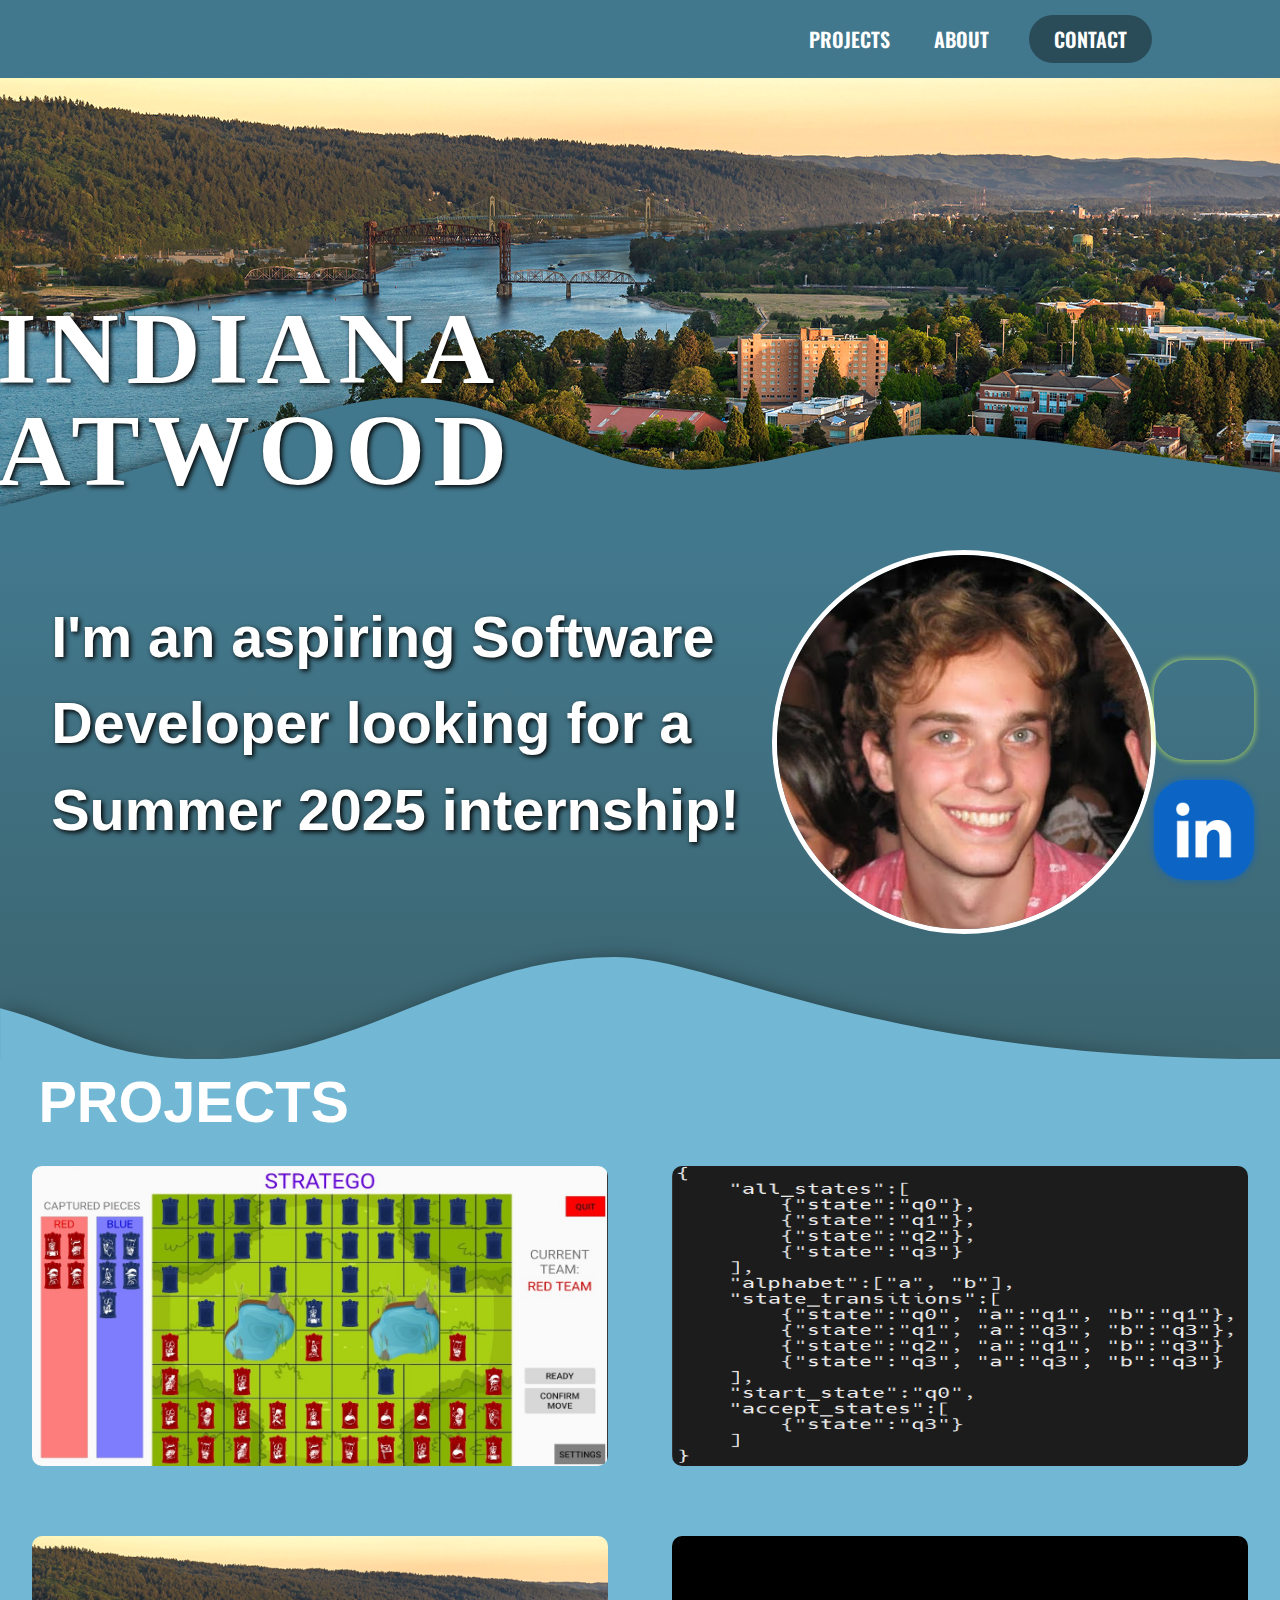
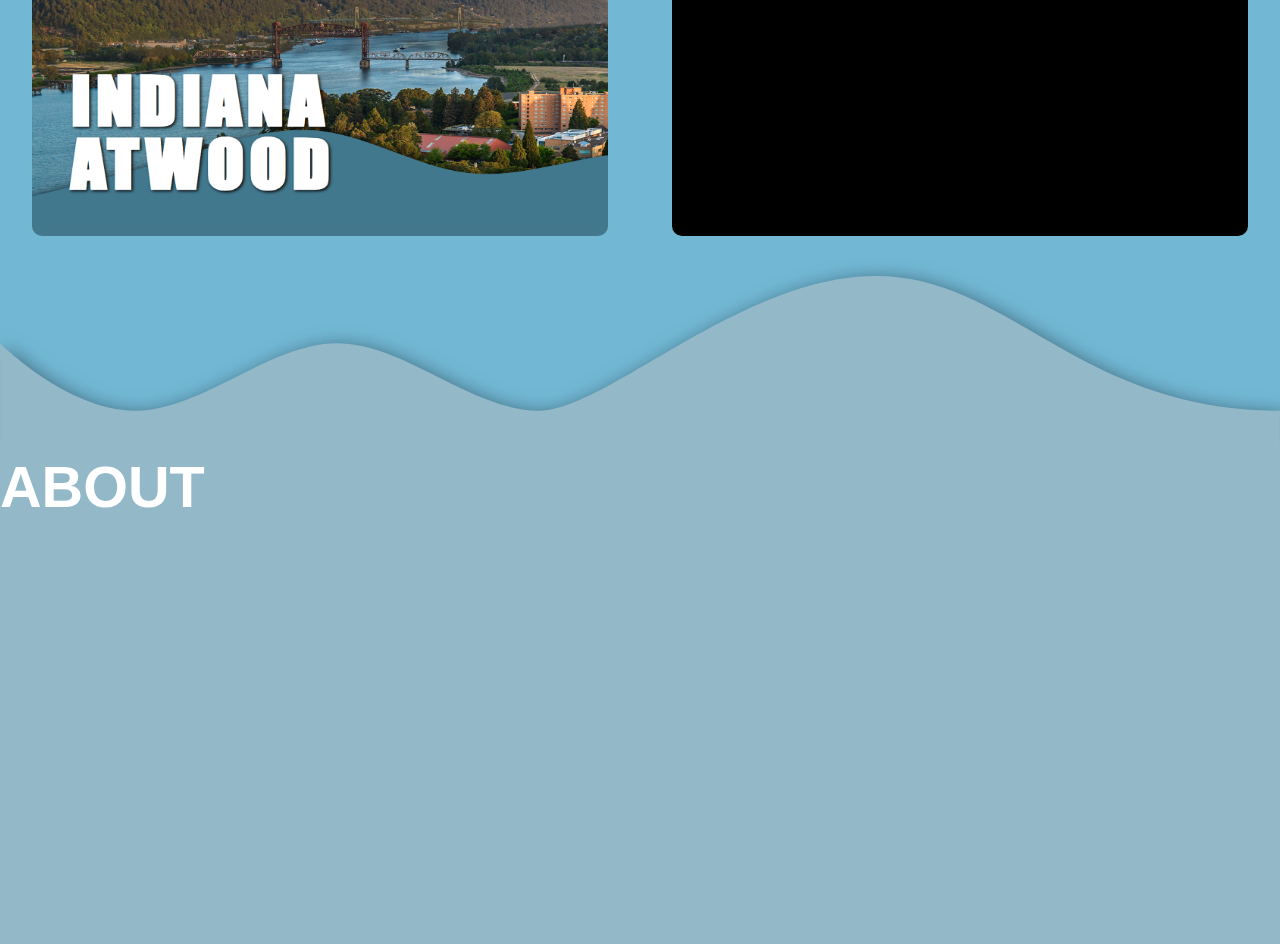
==== commit 38d58ae2: "Added projects, some bug fixes - 1/24/2025" ====
--- a/index.html
+++ b/index.html
@@ -67,10 +67,35 @@
 
         <div class="projects-block" id="projects">
             <div class="projects-text">
-                <h2>PPROJECTS</h2>
+                <h2>PROJECTS</h2>
             </div>
 
-            <svg viewBox="0 -2 19 1" class="wave3">
+            <div class="projects12-container">
+                <div class="project">
+                    <div class="image" style="background-image: url('images/stratego.jpg');"
+                    onclick="window.open('https://github.com/DefinitelyNotJosh1/StrategoGameCS301', '_blank')"></div>
+                    <div class="text">STRATEGO (JAVA)</div>
+                </div>
+                <div class="project">
+                    <div class="image" style="background-image: url('images/dfa_complement.PNG');"
+                    onclick="window.open('https://github.com/IndianaAtwood/DFA_Complement', '_blank')"></div>
+                    <div class="text">DFA COMPLEMENT (C)</div>
+                </div>
+            </div>
+
+
+            <div class="projects34-container">
+                <div class="project">
+                    <div class="image" style="background-image: url('images/site.PNG');"
+                         onclick="window.open('https://github.com/IndianaAtwood/PersonalWebsite', '_blank')">
+                    </div><div class="text" style="color: black; font-size: 2.2rem;">PORTFOLIO WEBSITE (HTML/CSS)</div>
+                </div>
+                <div class="project">
+                    <div class="image" style="background-color: #000;"></div><div class="text">MORE COMING</div>
+                </div>
+            </div>
+
+            <svg viewBox="0 0 19 2.5" class="wave3">
                 <path fill="#93b9c9" fill-opacity="1"
                       d="M0,1
                          C0,1 1,2 2,2 C3,2 4,1 5,1 C6,1 7,2 8,2 C9,2 11,0 13,0 C15,0 16,2 19,2
--- a/main.css
+++ b/main.css
@@ -129,8 +129,7 @@
 
 .wave3 {
     display: block;
-    position: absolute;
-    top: 10px;
+    position: relative;
     left: 0;
     width: 100%;
     height: 100%;
@@ -184,10 +183,82 @@
 
 .projects-block {
     position: relative;
-    display: inline-block;
     background-color: #72b8d5;
     width: 100%;
-    height: 500px;
+    height: auto;
+}
+
+.projects-text {
+    position: relative;
+    left: 3%;
+}
+
+.projects12-container {
+    padding-top: 20px;
+    display: flex; /* Enable Flexbox */
+    justify-content: space-around; /* Space between items */
+    align-items: center; /* Align items vertically */
+    width: 100%;
+    height: auto; /* Allow height to adjust based on content */
+}
+
+.projects34-container {
+    padding-top: 70px;
+    padding-bottom: 40px;
+    display: flex; /* Enable Flexbox */
+    justify-content: space-around; /* Space between items */
+    align-items: center; /* Align items vertically */
+    width: 100%;
+    height: auto; /* Allow height to adjust based on content */
+}
+
+.project {
+    position: relative;
+    flex: 0 0 45%;
+    height: 300px;
+    border-radius: 10px;
+    overflow: hidden;
+    transition: transform 0.3s ease-in-out;
+}
+
+.project:hover {
+    transform: scale(1.05);
+}
+
+.project .image {
+    position: absolute;
+    top: 0;
+    left: 0;
+    width: 100%;
+    height: 100%;
+    background-size: 100% 100%;
+    background-position: center;
+    z-index: 1;
+    transition: filter 0.3s ease-in-out;
+}
+
+/* Apply the blur effect on hover */
+.project:hover .image {
+    filter: blur(3px);
+}
+
+.project .text {
+    position: absolute;
+    top: 50%;
+    left: 50%;
+    transform: translate(-50%, -50%);
+    color: white;
+    font-size: 2.8rem;
+    font-family: 'Oswald', sans-serif;
+    text-align: center;
+    opacity: 0;
+    transition: opacity 0.3s ease-in-out;
+    z-index: 2; /* Make sure the text is on top */
+}
+
+/* Show text on hover */
+.project:hover .text {
+    opacity: 1;
 }
 
 .something-block2 {
@@ -223,6 +294,7 @@
     perspective: 500px;
     right: 2%;
     bottom: 20px;
+    z-index: 3;
 }
 
 .LinkedIn:hover > .flip-box1 {
@@ -268,6 +340,7 @@
     perspective: 500px;
     right: 2%;
     bottom: 140px;
+    z-index: 3;
 }
 
 .Handshake:hover > .flip-box2 {
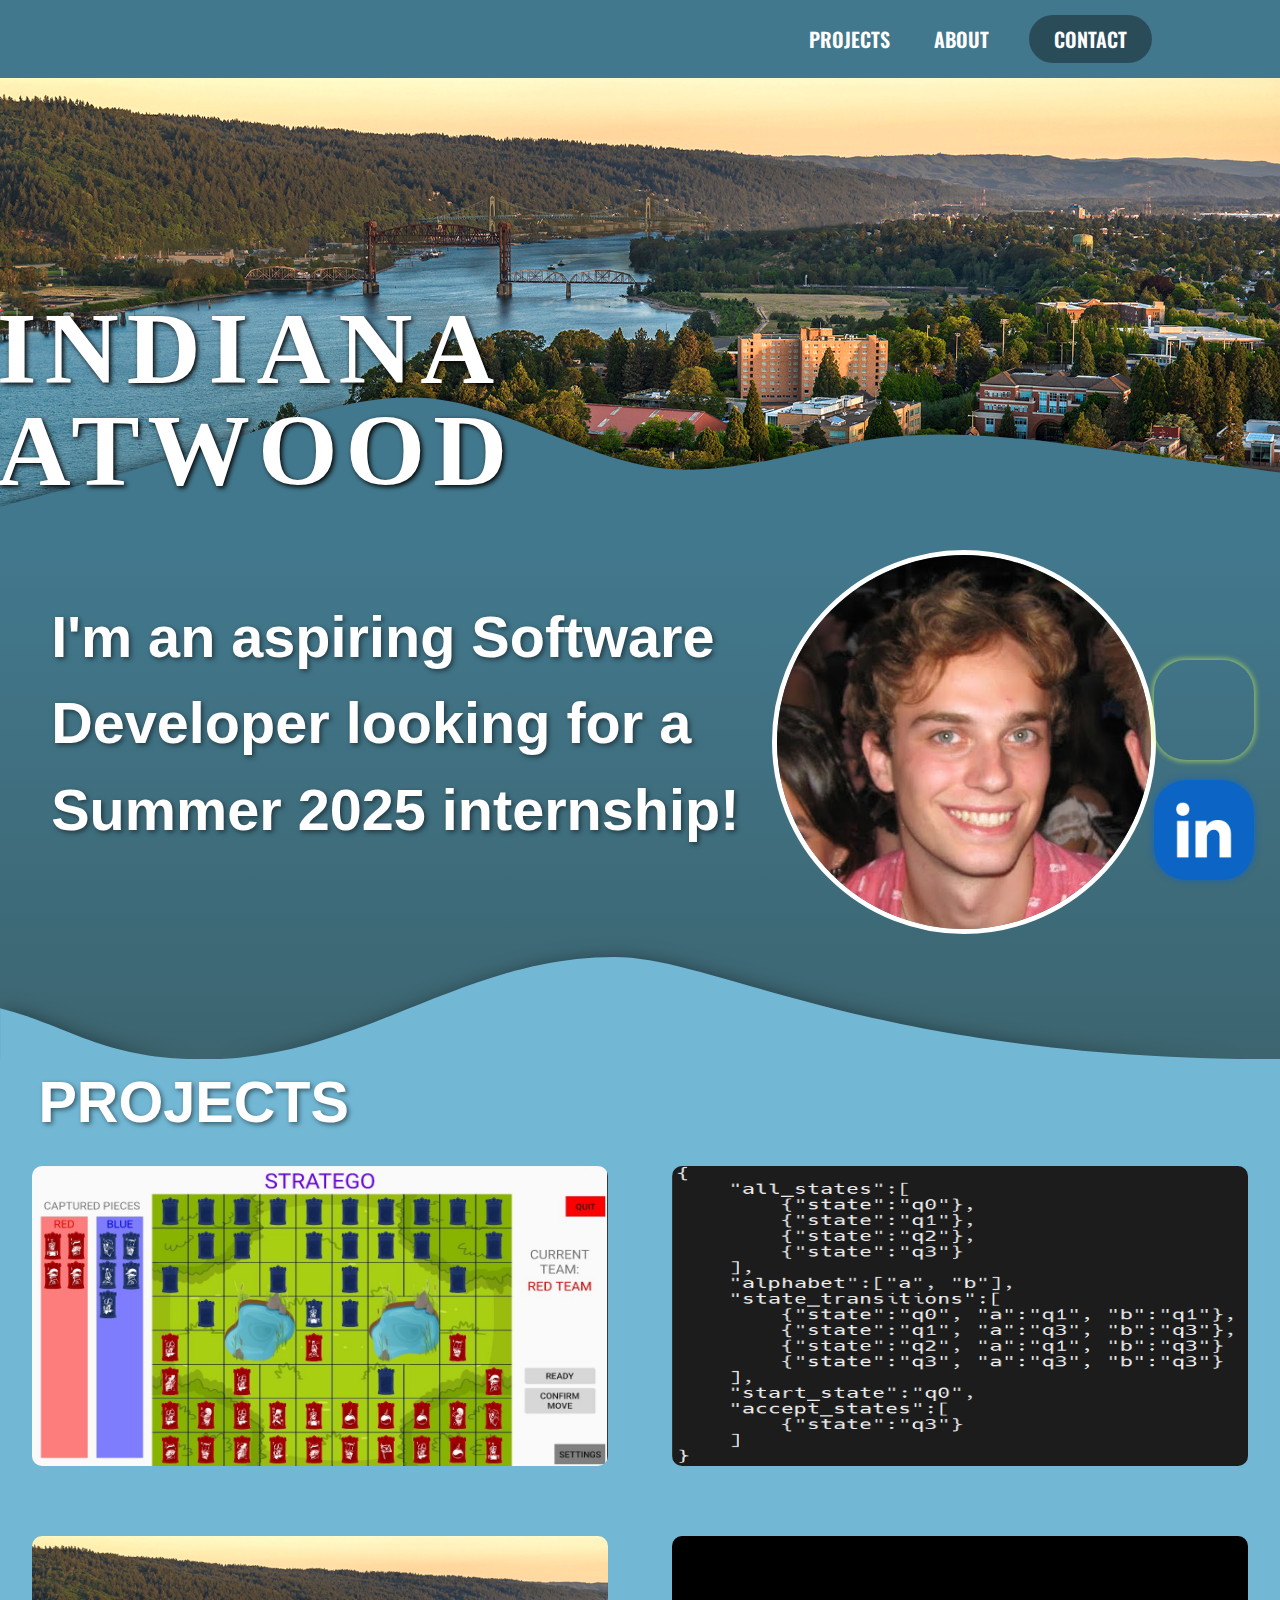
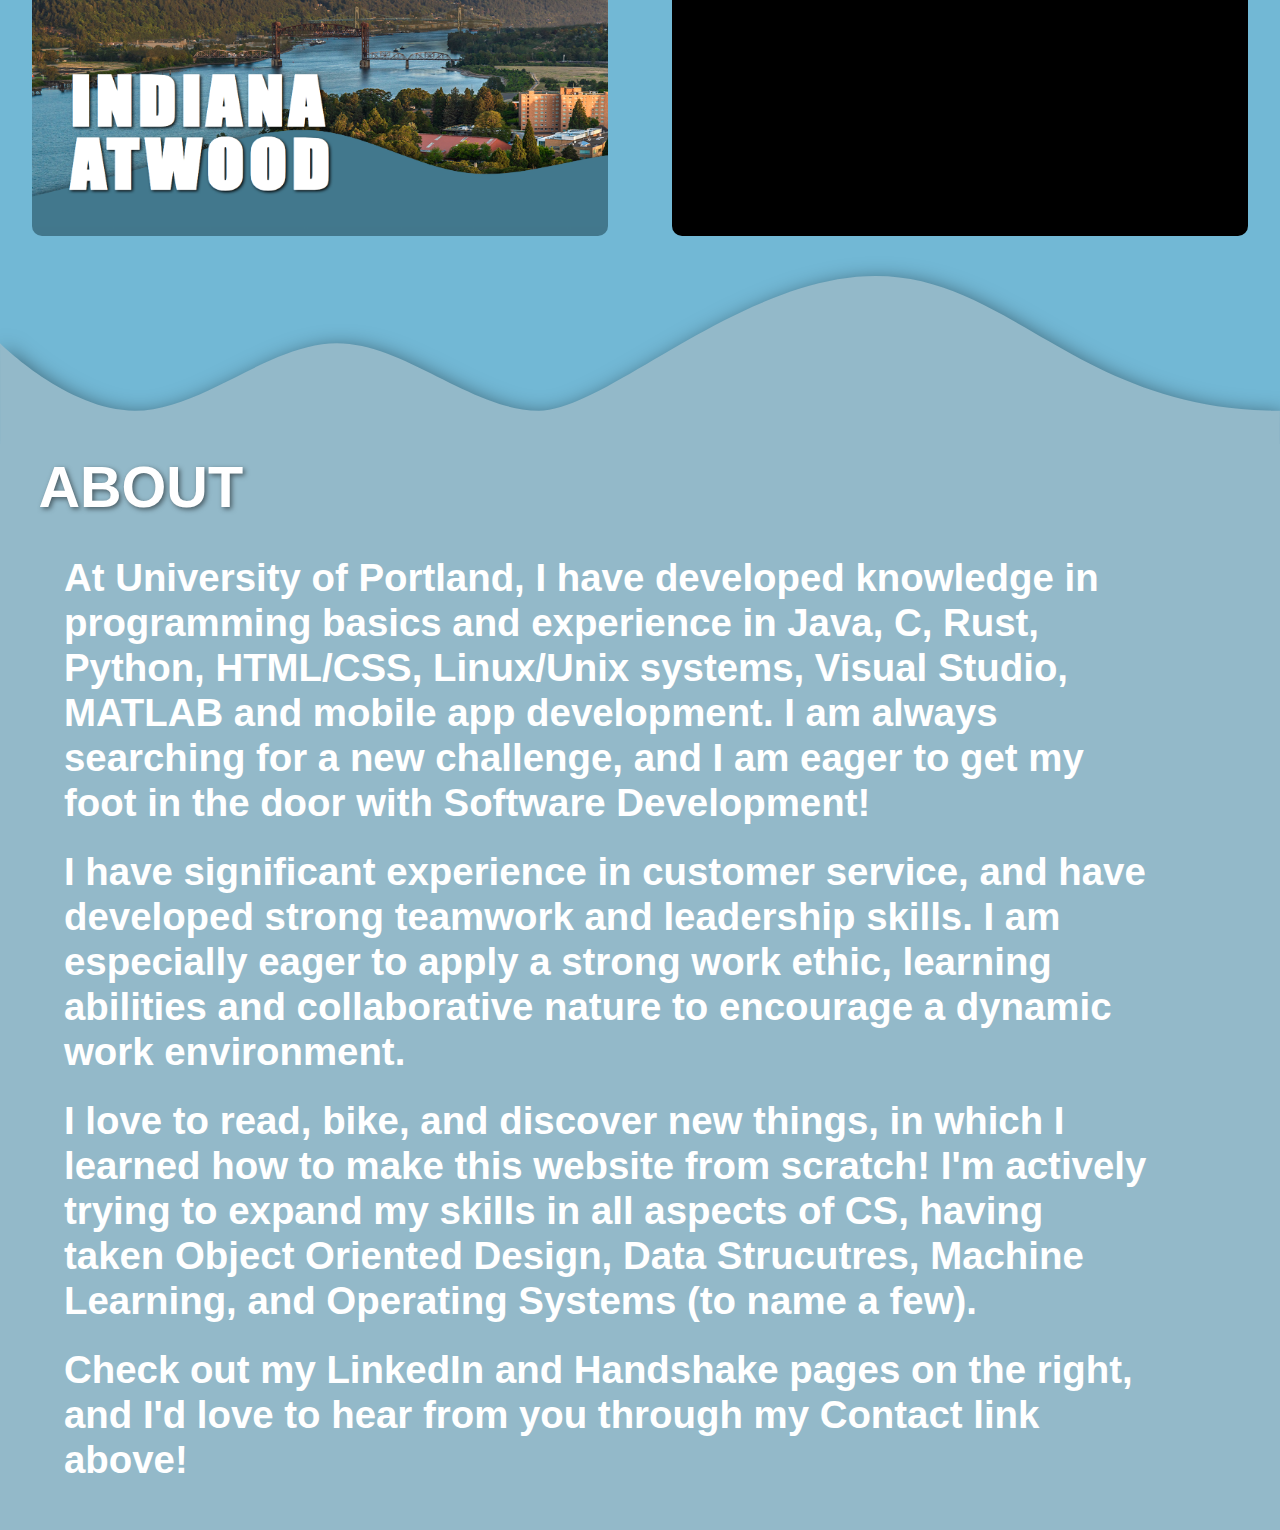
==== commit 31dbfb64: "Added "About" section, changed image for LinkedIn and added tracker code - 2/14/2025" ====
--- a/index.html
+++ b/index.html
@@ -9,6 +9,17 @@
         <title>Indiana Atwood</title>
         <link rel="stylesheet" href="main.css">
     </head>
+
+    <!-- Google tag (gtag.js) -->
+    <script async src="https://www.googletagmanager.com/gtag/js?id=G-M6T2L3S63R"></script>
+    <script>
+        window.dataLayer = window.dataLayer || [];
+        function gtag(){dataLayer.push(arguments);}
+        gtag('js', new Date());
+
+        gtag('config', 'G-M6T2L3S63R');
+    </script>
+
     <body>
         <!-- Nav Bar from https://www.youtube.com/watch?v=PwWHL3RyQgk -->
         <header>
@@ -73,12 +84,12 @@
             <div class="projects12-container">
                 <div class="project">
                     <div class="image" style="background-image: url('images/stratego.jpg');"
-                    onclick="window.open('https://github.com/DefinitelyNotJosh1/StrategoGameCS301', '_blank')"></div>
+                         onclick="window.open('https://github.com/DefinitelyNotJosh1/StrategoGameCS301', '_blank')"></div>
                     <div class="text">STRATEGO (JAVA)</div>
                 </div>
                 <div class="project">
                     <div class="image" style="background-image: url('images/dfa_complement.PNG');"
-                    onclick="window.open('https://github.com/IndianaAtwood/DFA_Complement', '_blank')"></div>
+                         onclick="window.open('https://github.com/IndianaAtwood/DFA_Complement', '_blank')"></div>
                     <div class="text">DFA COMPLEMENT (C)</div>
                 </div>
             </div>
@@ -91,7 +102,7 @@
                     </div><div class="text" style="color: black; font-size: 2.2rem;">PORTFOLIO WEBSITE (HTML/CSS)</div>
                 </div>
                 <div class="project">
-                    <div class="image" style="background-color: #000;"></div><div class="text">MORE COMING</div>
+                    <div class="image" style="background-color: #000;"></div><div class="text">MORE SOON!</div>
                 </div>
             </div>
 
@@ -104,9 +115,30 @@
             </svg>
         </div>
 
-        <div class="something-block2">
-            <div class="something-text2" id="about">
+        <div class="about-block" id="about">
+            <div class="about-text">
                 <h2>ABOUT</h2>
+            </div>
+
+            <div class="about-desc">
+                <br>
+
+                <p>At University of Portland, I have developed knowledge in programming basics and experience in Java, C, Rust, Python, HTML/CSS, Linux/Unix systems, Visual Studio, MATLAB and mobile app development. I am always searching for a new challenge, and I am eager to get my foot in the door with Software Development!</p>
+
+                <br>
+
+                <p>I have significant experience in customer service, and have developed strong teamwork and leadership skills. I am especially eager to apply a strong work ethic, learning abilities and collaborative nature to encourage a dynamic work environment.</p>
+
+                <br>
+
+                <p>I love to read, bike, and discover new things, in which I learned how to make this website from scratch! I'm actively trying to expand my skills in all aspects of CS, having taken Object Oriented Design, Data Strucutres, Machine Learning, and Operating Systems (to name a few).</p>
+
+                <br>
+
+                <p>Check out my LinkedIn and Handshake pages on the right, and I'd love to hear from you through my Contact link above!</p>
+
+                <br>
+                <br>
             </div>
         </div>
 
@@ -147,7 +179,7 @@
             <div class="flip-box2">
                 <div class="front2"></div>
                 <div class="back2" onclick="window.open('https://app.joinhandshake.com/profiles/41519718', '_blank')">
-                    <p>For UP students and registered employers.</p>
+                    <h4>For UP students and registered employers</h4>
                 </div>
             </div>
         </div>
--- a/main.css
+++ b/main.css
@@ -75,7 +75,11 @@
 }
 
 p {
-    font-family: Calibri, Candara, Segoe, "Segoe UI", Optima, Arial, sans-serif; font-style: normal; font-size: 14px; font-variant: normal; font-weight: 600; line-height: 15.4px; align-content: center;
+    font-family: Calibri, Candara, Segoe, "Segoe UI", Optima, Arial, sans-serif; font-style: normal; font-size: 14px; font-variant: normal; font-weight: 600; line-height: 5vh; font-size: 3vw;
+}
+
+h4 {
+    font-family: Calibri, Candara, Segoe, "Segoe UI", Optima, Arial, sans-serif; font-style: normal; font-size: 14px; font-variant: normal; font-weight: 1000; line-height: 20px; align-content: center;
 }
 
 html {
@@ -188,7 +192,7 @@
     height: auto;
 }
 
-.projects-text {
+.projects-text, .about-text {
     position: relative;
     left: 3%;
 }
@@ -261,16 +265,24 @@
     opacity: 1;
 }
 
-.something-block2 {
+.about-block {
     position: relative;
     display: inline-block;
     background-color: #93b9c9;
     width: 100%;
-    height: 500px;
-}
-
-.bio-text, .projects-text, .something-text2 {
+    height: auto;
+}
+
+.about-desc {
+    position: relative;
     color: white;
+    width: 85%;
+    left: 5%;
+}
+
+.bio-text, .projects-text, .about-text {
+    color: white;
+    text-shadow: 2px 2px 5px rgba(0, 0, 0, 0.5);
 }
 
 body {
